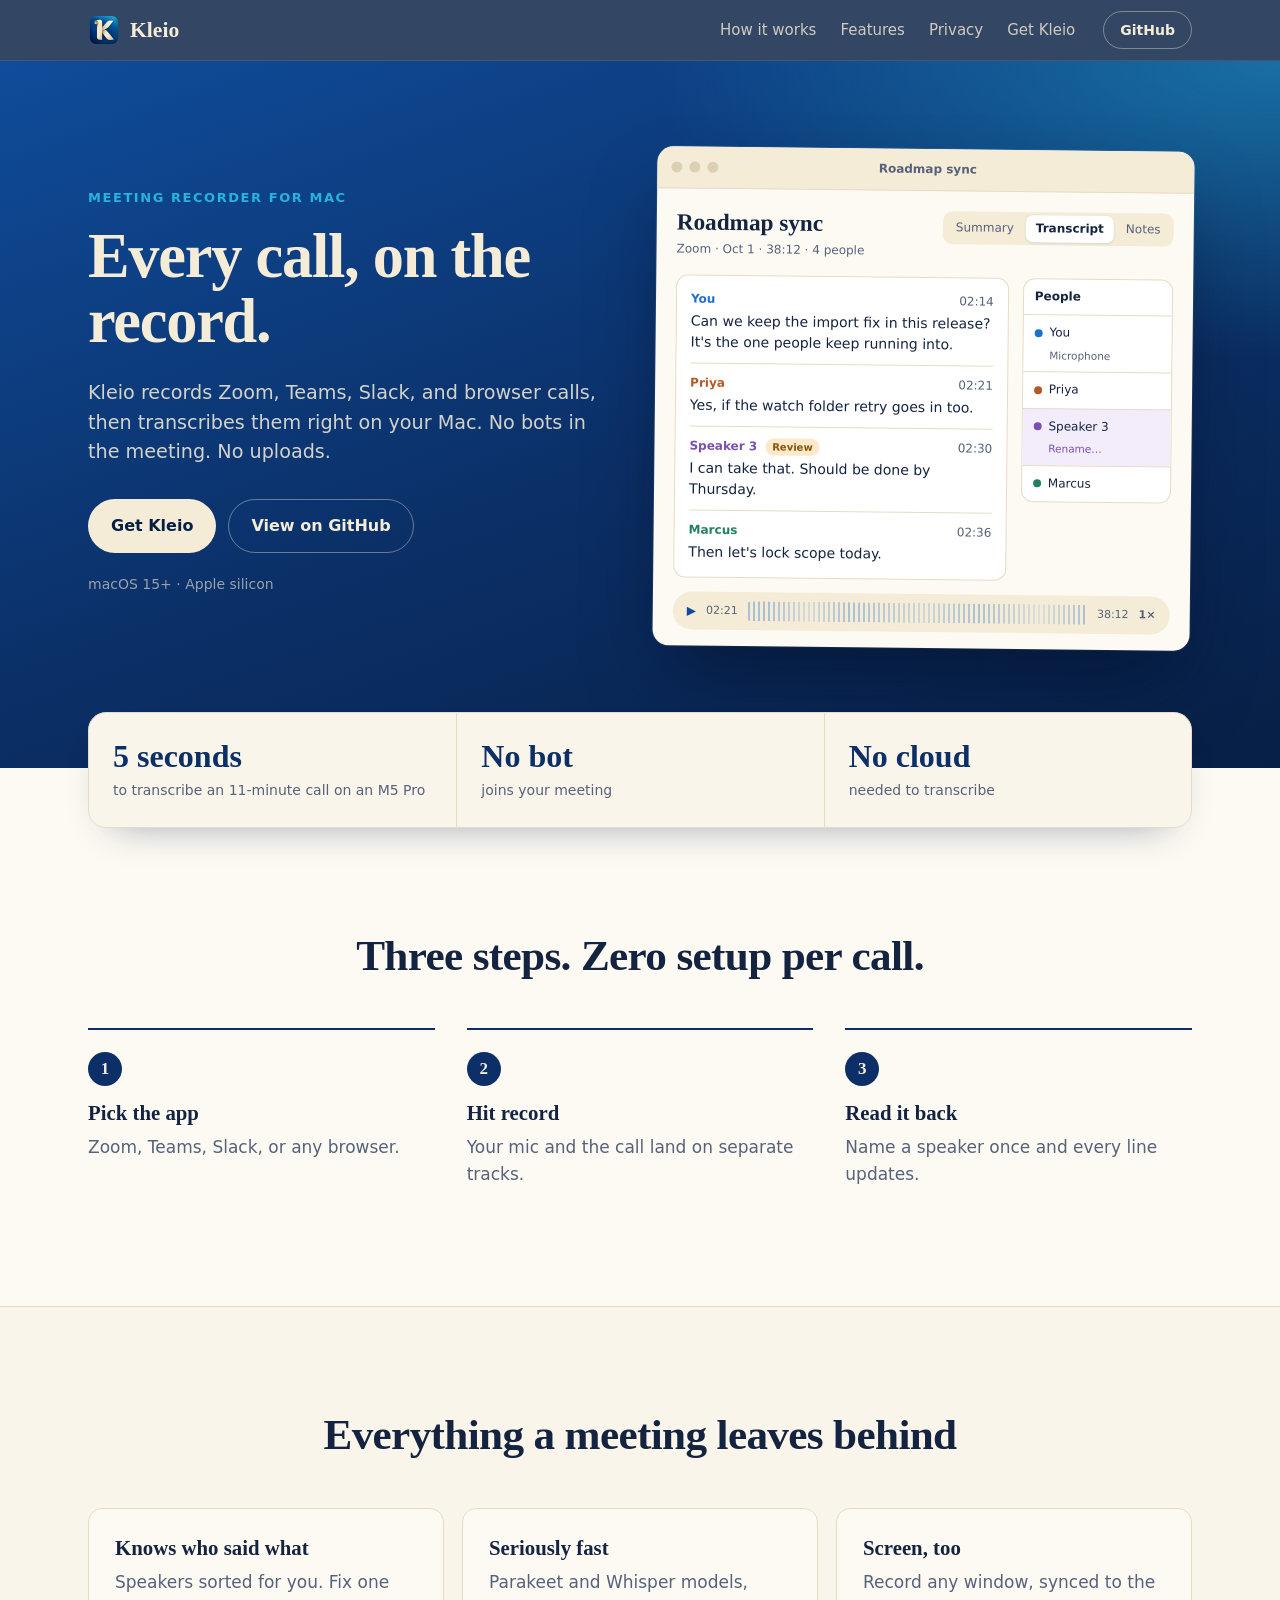
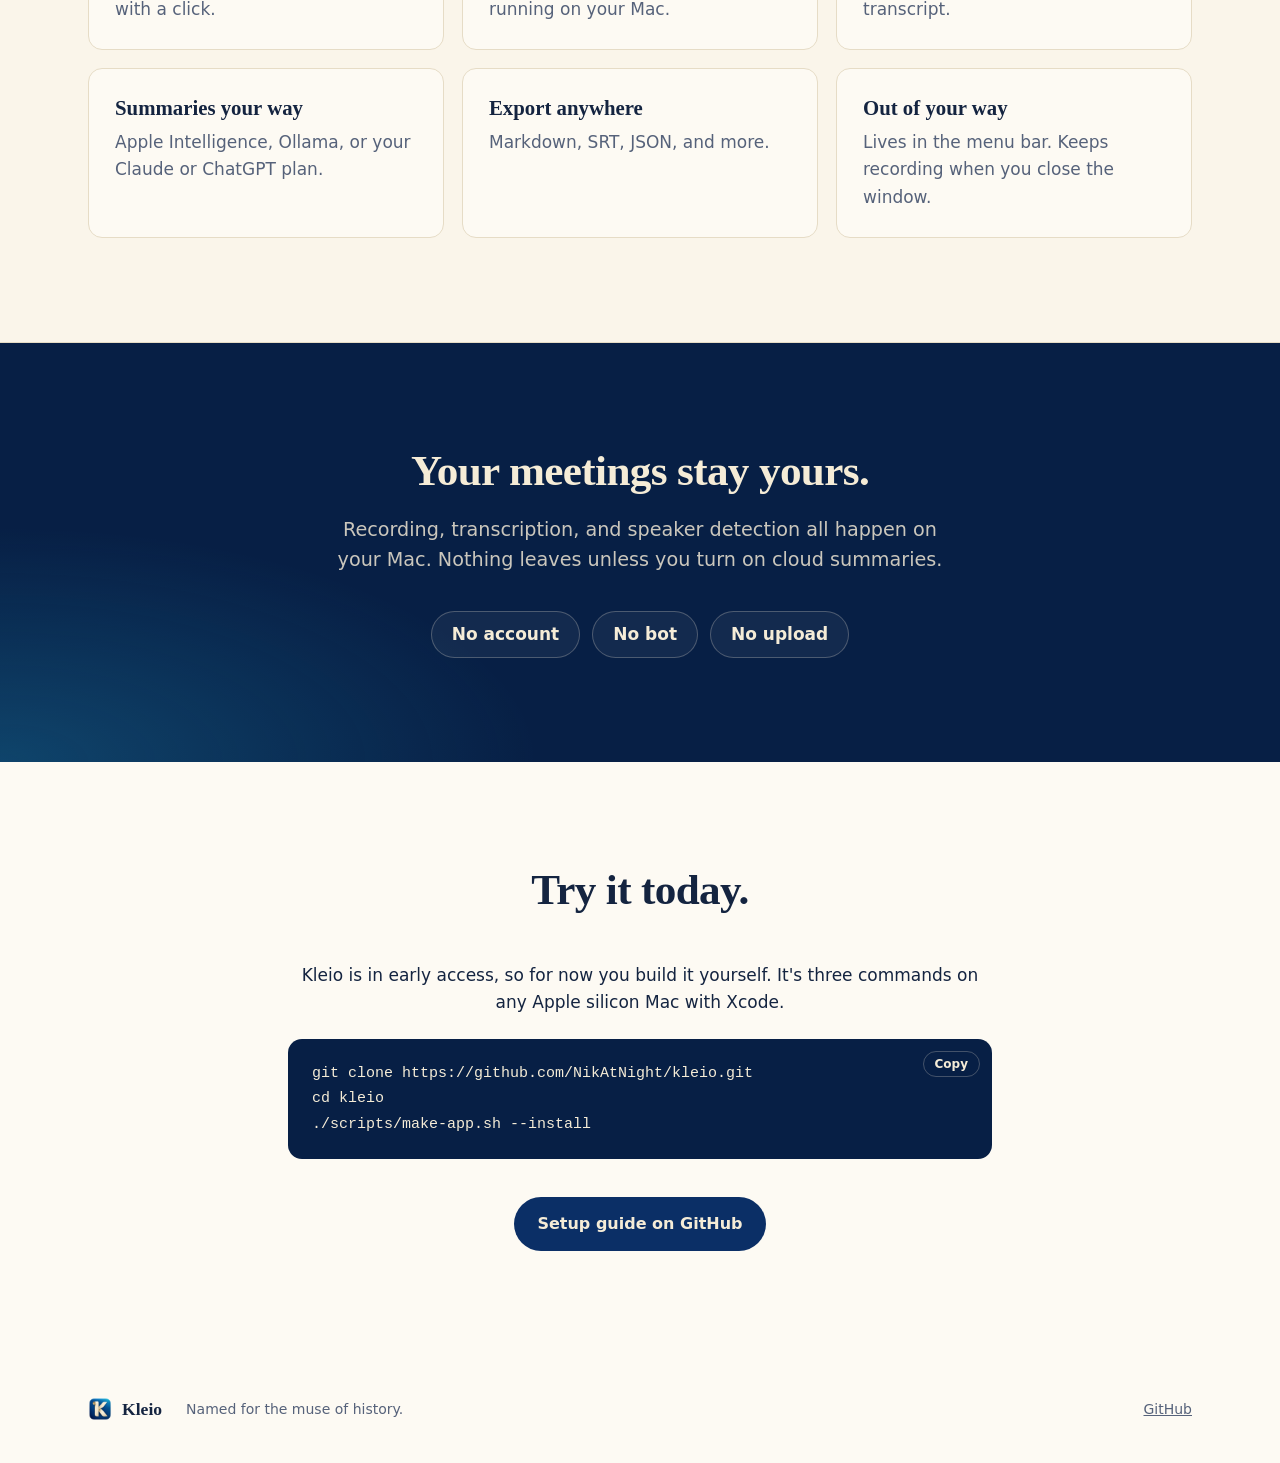
==== website/index.html @ d552fc5f "Add a landing page for Kleio and link it from the README Static site in website/, deployed to the kl" ====
<!doctype html>
<html lang="en">
<head>
<meta charset="utf-8">
<meta name="viewport" content="width=device-width, initial-scale=1">
<title>Kleio · Every call, on the record</title>
<meta name="description" content="Kleio records Zoom, Teams, Slack, and browser calls and transcribes them on your Mac. No bots, no uploads.">
<meta property="og:title" content="Kleio · Every call, on the record">
<meta property="og:description" content="Record any call and transcribe it on your Mac. No bots, no uploads.">
<meta property="og:image" content="assets/kleio-icon.png">
<meta name="theme-color" content="#0b2f66">
<link rel="icon" type="image/png" href="assets/favicon.png">
<link rel="stylesheet" href="styles.css">
</head>
<body>

<header class="site-header">
  <div class="wrap header-inner">
    <a class="brand" href="#top" aria-label="Kleio home">
      <img src="assets/kleio-icon.png" alt="" width="32" height="32">
      <span>Kleio</span>
    </a>
    <nav class="site-nav" aria-label="Sections">
      <a href="#how">How it works</a>
      <a href="#features">Features</a>
      <a href="#privacy">Privacy</a>
      <a href="#get">Get Kleio</a>
    </nav>
    <a class="button button-small button-ghost" href="https://github.com/NikAtNight/kleio">GitHub</a>
  </div>
</header>

<main id="top">

<section class="hero">
  <div class="wrap hero-inner">
    <div class="hero-copy">
      <p class="eyebrow">Meeting recorder for Mac</p>
      <h1>Every call, on the record.</h1>
      <p class="lead">Kleio records Zoom, Teams, Slack, and browser calls, then transcribes them right on your Mac. No bots in the meeting. No uploads.</p>
      <div class="hero-actions">
        <a class="button button-ivory" href="#get">Get Kleio</a>
        <a class="button button-ghost" href="https://github.com/NikAtNight/kleio">View on GitHub</a>
      </div>
      <p class="hero-note">macOS 15+ · Apple silicon</p>
    </div>

    <figure class="mock" aria-label="Illustration of a Kleio transcript with speaker labels">
      <div class="mock-bar">
        <span class="dot"></span><span class="dot"></span><span class="dot"></span>
        <span class="mock-bar-title">Roadmap sync</span>
      </div>
      <div class="mock-body">
        <div class="mock-head">
          <div>
            <p class="mock-title">Roadmap sync</p>
            <p class="mock-meta">Zoom · Oct 1 · 38:12 · 4 people</p>
          </div>
          <div class="mock-tabs" aria-hidden="true">
            <span>Summary</span><span class="is-on">Transcript</span><span>Notes</span>
          </div>
        </div>
        <div class="mock-grid">
          <ol class="turns">
            <li>
              <p class="turn-head"><b class="sp sp-you">You</b><time>02:14</time></p>
              <p>Can we keep the import fix in this release? It's the one people keep running into.</p>
            </li>
            <li>
              <p class="turn-head"><b class="sp sp-a">Priya</b><time>02:21</time></p>
              <p>Yes, if the watch folder retry goes in too.</p>
            </li>
            <li class="is-review">
              <p class="turn-head"><b class="sp sp-b">Speaker 3</b><span class="tag">Review</span><time>02:30</time></p>
              <p>I can take that. Should be done by Thursday.</p>
            </li>
            <li>
              <p class="turn-head"><b class="sp sp-c">Marcus</b><time>02:36</time></p>
              <p>Then let's lock scope today.</p>
            </li>
          </ol>
          <aside class="people" aria-hidden="true">
            <p class="people-head">People</p>
            <p><i class="sp-dot sp-you"></i>You<small>Microphone</small></p>
            <p><i class="sp-dot sp-a"></i>Priya</p>
            <p class="is-edit"><i class="sp-dot sp-b"></i>Speaker 3<small>Rename…</small></p>
            <p><i class="sp-dot sp-c"></i>Marcus</p>
          </aside>
        </div>
        <div class="player" aria-hidden="true">
          <span class="play">▶</span><time>02:21</time><span class="wave"></span><time>38:12</time><span class="speed">1×</span>
        </div>
      </div>
    </figure>
  </div>
</section>

<section class="facts" aria-label="Quick facts">
  <div class="wrap">
  <div class="facts-inner">
    <p><strong>5 seconds</strong><span>to transcribe an 11-minute call on an M5 Pro</span></p>
    <p><strong>No bot</strong><span>joins your meeting</span></p>
    <p><strong>No cloud</strong><span>needed to transcribe</span></p>
  </div>
  </div>
</section>

<section id="how" class="paper">
  <div class="wrap">
    <h2>Three steps. Zero setup per call.</h2>
    <ol class="steps">
      <li>
        <span class="step-n">1</span>
        <h3>Pick the app</h3>
        <p>Zoom, Teams, Slack, or any browser.</p>
      </li>
      <li>
        <span class="step-n">2</span>
        <h3>Hit record</h3>
        <p>Your mic and the call land on separate tracks.</p>
      </li>
      <li>
        <span class="step-n">3</span>
        <h3>Read it back</h3>
        <p>Name a speaker once and every line updates.</p>
      </li>
    </ol>
  </div>
</section>

<section id="features" class="paper paper-alt">
  <div class="wrap">
    <h2>Everything a meeting leaves behind</h2>
    <div class="features">
      <article>
        <h3>Knows who said what</h3>
        <p>Speakers sorted for you. Fix one with a click.</p>
      </article>
      <article>
        <h3>Seriously fast</h3>
        <p>Parakeet and Whisper models, running on your Mac.</p>
      </article>
      <article>
        <h3>Screen, too</h3>
        <p>Record any window, synced to the transcript.</p>
      </article>
      <article>
        <h3>Summaries your way</h3>
        <p>Apple Intelligence, Ollama, or your Claude or ChatGPT plan.</p>
      </article>
      <article>
        <h3>Export anywhere</h3>
        <p>Markdown, SRT, JSON, and more.</p>
      </article>
      <article>
        <h3>Out of your way</h3>
        <p>Lives in the menu bar. Keeps recording when you close the window.</p>
      </article>
    </div>
  </div>
</section>

<section id="privacy" class="privacy">
  <div class="wrap narrow">
    <h2>Your meetings stay yours.</h2>
    <p class="lead">Recording, transcription, and speaker detection all happen on your Mac. Nothing leaves unless you turn on cloud summaries.</p>
    <ul class="pills">
      <li>No account</li>
      <li>No bot</li>
      <li>No upload</li>
    </ul>
  </div>
</section>

<section id="get" class="paper">
  <div class="wrap narrow">
    <h2>Try it today.</h2>
    <p>Kleio is in early access, so for now you build it yourself. It's three commands on any Apple silicon Mac with Xcode.</p>
    <div class="code">
      <button class="copy" type="button" data-copy="code-build">Copy</button>
<pre id="code-build"><code>git clone https://github.com/NikAtNight/kleio.git
cd kleio
./scripts/make-app.sh --install</code></pre>
    </div>
    <a class="button button-ink" href="https://github.com/NikAtNight/kleio">Setup guide on GitHub</a>
  </div>
</section>

</main>

<footer class="site-footer">
  <div class="wrap footer-inner">
    <p class="brand brand-footer"><img src="assets/kleio-icon.png" alt="" width="24" height="24"><span>Kleio</span></p>
    <p>Named for the muse of history.</p>
    <p><a href="https://github.com/NikAtNight/kleio">GitHub</a></p>
  </div>
</footer>

<script>
document.querySelectorAll('[data-copy]').forEach(function (button) {
  button.addEventListener('click', function () {
    var text = document.getElementById(button.dataset.copy).innerText;
    navigator.clipboard.writeText(text).then(function () {
      button.textContent = 'Copied';
      setTimeout(function () { button.textContent = 'Copy'; }, 1500);
    });
  });
});
</script>
</body>
</html>
---- website/styles.css ----
/* Colors come from the app icon: Aegean blue tile, teal highlight, ivory scroll. */
:root {
  --aegean-950: #071f45;
  --aegean-900: #0b2f66;
  --aegean-700: #0f4c9a;
  --aegean-500: #1d6fd0;
  --teal: #26b3dd;
  --ivory: #f5ecd7;
  --ivory-soft: #faf5ea;
  --paper: #fdfaf3;
  --line: #e6dcc6;
  --ink: #142440;
  --ink-muted: #56627a;
  --speaker-you: #1d6fd0;
  --speaker-a: #b45a2a;
  --speaker-b: #7a4fb0;
  --speaker-c: #23805a;

  --serif: ui-serif, "Iowan Old Style", "Charter", "Palatino Linotype", Georgia, serif;
  --sans: -apple-system, BlinkMacSystemFont, "SF Pro Text", "Segoe UI", system-ui, sans-serif;
  --mono: ui-monospace, "SF Mono", Menlo, Consolas, monospace;

  --radius: 14px;
  --wrap: 1160px;
}

* { box-sizing: border-box; }
html { scroll-behavior: smooth; scroll-padding-top: 72px; }
body {
  margin: 0;
  font: 17px/1.6 var(--sans);
  color: var(--ink);
  background: var(--paper);
  -webkit-font-smoothing: antialiased;
}
img { display: block; }
a { color: inherit; }
code { font-family: var(--mono); font-size: .88em; }
h1, h2, h3 { font-family: var(--serif); font-weight: 600; margin: 0; }
h1 { font-size: clamp(2.4rem, 5vw, 3.9rem); line-height: 1.05; letter-spacing: -.02em; }
h2 { font-size: clamp(1.9rem, 3.6vw, 2.7rem); line-height: 1.12; letter-spacing: -.015em; margin-bottom: 28px; }
h3 { font-size: 1.3rem; line-height: 1.25; margin-bottom: 8px; }
p { margin: 0 0 14px; }

.wrap { max-width: var(--wrap); margin: 0 auto; padding: 0 28px; }
.narrow { max-width: 760px; }
#get .narrow { text-align: center; }
#get .code { text-align: left; }

.eyebrow {
  font-size: 13px;
  font-weight: 600;
  letter-spacing: .12em;
  text-transform: uppercase;
  color: var(--teal);
  margin-bottom: 14px;
}
.lead { font-size: 1.2rem; line-height: 1.55; max-width: 620px; }

:focus-visible { outline: 3px solid var(--teal); outline-offset: 3px; border-radius: 6px; }

/* Buttons */
.button {
  display: inline-flex;
  align-items: center;
  gap: 8px;
  padding: 13px 22px;
  border-radius: 999px;
  font-weight: 600;
  font-size: 16px;
  text-decoration: none;
  border: 1px solid transparent;
  transition: transform .15s ease, background-color .15s ease;
}
.button:hover { transform: translateY(-1px); }
.button-small { padding: 7px 16px; font-size: 14px; }
.button-ivory { background: var(--ivory); color: var(--aegean-950); }
.button-ivory:hover { background: #fff6e2; }
.button-ghost { border-color: rgba(245, 236, 215, .4); color: var(--ivory); }
.button-ghost:hover { background: rgba(245, 236, 215, .1); }
.button-ink { background: var(--aegean-900); color: var(--ivory); margin-top: 12px; }
.button-ink:hover { background: var(--aegean-700); }

/* Header */
.site-header {
  position: sticky;
  top: 0;
  z-index: 10;
  background: rgba(7, 31, 69, .82);
  backdrop-filter: saturate(160%) blur(16px);
  -webkit-backdrop-filter: saturate(160%) blur(16px);
  border-bottom: 1px solid rgba(245, 236, 215, .1);
  color: var(--ivory);
}
.header-inner { display: flex; align-items: center; gap: 28px; height: 60px; }
.brand {
  display: flex;
  align-items: center;
  gap: 10px;
  font-family: var(--serif);
  font-size: 1.35rem;
  font-weight: 600;
  text-decoration: none;
  margin: 0;
}
.site-nav { display: flex; gap: 24px; margin-left: auto; font-size: 15px; }
.site-nav a { text-decoration: none; opacity: .8; }
.site-nav a:hover { opacity: 1; }

/* Hero */
.hero {
  color: var(--ivory);
  background:
    radial-gradient(ellipse 70% 60% at 100% 0%, rgba(38, 179, 221, .45), transparent 70%),
    linear-gradient(160deg, var(--aegean-700) 0%, var(--aegean-900) 55%, var(--aegean-950) 100%);
  padding: 88px 0 120px;
}
.hero-inner {
  display: grid;
  grid-template-columns: minmax(0, 1fr) minmax(0, 1.05fr);
  gap: 56px;
  align-items: center;
}
.hero h1 { margin-bottom: 24px; }
.hero .lead { color: rgba(245, 236, 215, .86); }
.hero-actions { display: flex; flex-wrap: wrap; gap: 12px; margin: 32px 0 20px; }
.hero-note { font-size: 14px; color: rgba(245, 236, 215, .6); }

/* Product illustration */
.mock {
  margin: 0;
  background: var(--paper);
  color: var(--ink);
  border-radius: 16px;
  overflow: hidden;
  box-shadow: 0 40px 80px -20px rgba(3, 14, 35, .6), 0 0 0 1px rgba(255, 255, 255, .08);
  transform: rotate(.6deg);
  font-size: 14px;
}
.mock-bar {
  display: flex;
  align-items: center;
  gap: 7px;
  padding: 11px 14px;
  background: var(--ivory);
  border-bottom: 1px solid var(--line);
}
.dot { width: 11px; height: 11px; border-radius: 50%; background: #dccfb2; }
.mock-bar-title { margin: 0 auto; font-size: 12px; font-weight: 600; color: var(--ink-muted); padding-right: 50px; }
.mock-body { padding: 20px 20px 16px; }
.mock-head { display: flex; justify-content: space-between; align-items: flex-start; gap: 12px; margin-bottom: 16px; flex-wrap: wrap; }
.mock-title { font-family: var(--serif); font-size: 1.45rem; font-weight: 600; margin: 0; line-height: 1.2; }
.mock-meta { font-size: 12px; color: var(--ink-muted); margin: 3px 0 0; }
.mock-tabs { display: flex; gap: 2px; padding: 3px; border-radius: 10px; background: var(--ivory); font-size: 12px; }
.mock-tabs span { padding: 4px 10px; border-radius: 7px; color: var(--ink-muted); }
.mock-tabs .is-on { background: #fff; color: var(--ink); font-weight: 600; box-shadow: 0 1px 3px rgba(20, 36, 64, .12); }
.mock-grid { display: grid; grid-template-columns: minmax(0, 1fr) 150px; gap: 14px; }
.turns { list-style: none; margin: 0; padding: 4px 14px; background: #fff; border: 1px solid var(--line); border-radius: 12px; }
.turns li { padding: 10px 0; border-bottom: 1px solid var(--line); }
.turns li:last-child { border-bottom: 0; }
.turns p { margin: 0; line-height: 1.5; }
.turn-head { display: flex; align-items: center; gap: 8px; margin-bottom: 3px !important; font-size: 12px; }
.turn-head time { margin-left: auto; color: var(--ink-muted); font-variant-numeric: tabular-nums; }
.tag { font-size: 10px; font-weight: 600; padding: 1px 7px; border-radius: 99px; background: #fbe9c9; color: #85540a; }
.sp { font-weight: 650; }
.sp-you { color: var(--speaker-you); }
.sp-a { color: var(--speaker-a); }
.sp-b { color: var(--speaker-b); }
.sp-c { color: var(--speaker-c); }
.people { background: #fff; border: 1px solid var(--line); border-radius: 12px; font-size: 12px; overflow: hidden; align-self: start; }
.people p { display: flex; align-items: center; gap: 7px; flex-wrap: wrap; margin: 0; padding: 8px 11px; border-top: 1px solid var(--line); }
.people .people-head { border-top: 0; font-weight: 650; }
.people small { flex-basis: 100%; padding-left: 15px; color: var(--ink-muted); font-size: 10.5px; margin-top: -3px; }
.people .is-edit { background: #f3edfb; }
.people .is-edit small { color: var(--speaker-b); }
.sp-dot { width: 8px; height: 8px; border-radius: 50%; display: inline-block; }
.sp-dot.sp-you { background: var(--speaker-you); }
.sp-dot.sp-a { background: var(--speaker-a); }
.sp-dot.sp-b { background: var(--speaker-b); }
.sp-dot.sp-c { background: var(--speaker-c); }
.player {
  display: flex;
  align-items: center;
  gap: 10px;
  margin-top: 14px;
  padding: 9px 14px;
  border-radius: 99px;
  background: var(--ivory);
  font-size: 11px;
  color: var(--ink-muted);
  font-variant-numeric: tabular-nums;
}
.play { color: var(--aegean-700); font-size: 12px; }
.wave {
  flex: 1;
  height: 20px;
  background: repeating-linear-gradient(90deg, var(--aegean-500) 0 2px, transparent 2px 5px);
  opacity: .35;
  -webkit-mask-image: linear-gradient(90deg, #000 0 6%, rgba(0,0,0,.4) 18%, #000 30%, rgba(0,0,0,.5) 52%, #000 68%, rgba(0,0,0,.3) 86%, #000);
  mask-image: linear-gradient(90deg, #000 0 6%, rgba(0,0,0,.4) 18%, #000 30%, rgba(0,0,0,.5) 52%, #000 68%, rgba(0,0,0,.3) 86%, #000);
  border-radius: 3px;
}
.speed { font-weight: 600; }

/* Fact strip overlaps the hero like a sheet of paper laid on the desk. */
.facts { margin-top: -56px; position: relative; }
.facts-inner {
  display: grid;
  grid-template-columns: repeat(3, minmax(0, 1fr));
  background: var(--ivory-soft);
  border: 1px solid var(--line);
  border-radius: 18px;
  box-shadow: 0 18px 40px -24px rgba(7, 31, 69, .45);
}
.facts p { margin: 0; padding: 26px 24px; border-left: 1px solid var(--line); }
.facts p:first-child { border-left: 0; }
.facts strong { display: block; font-family: var(--serif); font-size: 2rem; line-height: 1.1; color: var(--aegean-900); margin-bottom: 6px; }
.facts span { display: block; font-size: 14px; line-height: 1.45; color: var(--ink-muted); }

/* Paper sections */
.paper { padding: 104px 0; }
.paper h2, .privacy h2 { text-align: center; margin-bottom: 48px; }
.paper-alt { background: var(--ivory-soft); border-top: 1px solid var(--line); border-bottom: 1px solid var(--line); }

.steps { list-style: none; padding: 0; margin: 0; display: grid; grid-template-columns: repeat(3, minmax(0, 1fr)); gap: 32px; counter-reset: step; }
.steps li { position: relative; padding-top: 22px; border-top: 2px solid var(--aegean-900); }
.steps p { color: var(--ink-muted); }
.step-n {
  display: inline-grid;
  place-items: center;
  width: 34px;
  height: 34px;
  border-radius: 50%;
  background: var(--aegean-900);
  color: var(--ivory);
  font-family: var(--serif);
  font-weight: 600;
  margin-bottom: 14px;
}

.features { display: grid; grid-template-columns: repeat(3, minmax(0, 1fr)); gap: 18px; }
.features article {
  background: var(--paper);
  border: 1px solid var(--line);
  border-radius: var(--radius);
  padding: 26px 26px 12px;
}
.features p { color: var(--ink-muted); }

/* Privacy */
.privacy {
  color: var(--ivory);
  background:
    radial-gradient(ellipse 60% 80% at 0% 100%, rgba(38, 179, 221, .25), transparent 70%),
    var(--aegean-950);
  padding: 104px 0;
}
.privacy { text-align: center; }
.privacy h2 { margin-bottom: 20px; }
.privacy .lead { color: rgba(245, 236, 215, .82); margin: 0 auto 36px; }
.pills { list-style: none; display: flex; justify-content: center; flex-wrap: wrap; gap: 12px; margin: 0; padding: 0; }
.pills li {
  padding: 9px 20px;
  border-radius: 999px;
  border: 1px solid rgba(245, 236, 215, .25);
  background: rgba(255, 255, 255, .05);
  font-weight: 600;
}

/* Build */
.code { position: relative; margin: 22px 0 26px; }
.code pre {
  margin: 0;
  padding: 22px 24px;
  border-radius: var(--radius);
  background: var(--aegean-950);
  color: var(--ivory);
  overflow-x: auto;
  font-size: 15px;
  line-height: 1.7;
}
.code code { font-size: inherit; }
.copy {
  position: absolute;
  top: 12px;
  right: 12px;
  font: 600 12px var(--sans);
  padding: 5px 11px;
  border-radius: 99px;
  border: 1px solid rgba(245, 236, 215, .25);
  background: transparent;
  color: var(--ivory);
  cursor: pointer;
}
.copy:hover { background: rgba(245, 236, 215, .1); }

/* Footer */
.site-footer { padding: 40px 0; font-size: 14px; color: var(--ink-muted); }
.footer-inner { display: flex; align-items: center; gap: 24px; flex-wrap: wrap; }
.footer-inner p { margin: 0; }
.footer-inner p:last-child { margin-left: auto; }
.brand-footer { color: var(--ink); font-size: 1.1rem; }

/* Responsive */
@media (max-width: 960px) {
  .hero { padding: 64px 0 112px; }
  .hero-inner { grid-template-columns: 1fr; gap: 48px; }
  .mock { transform: none; }
  .features { grid-template-columns: repeat(2, minmax(0, 1fr)); }
}
@media (max-width: 700px) {
  body { font-size: 16px; }
  .wrap { padding: 0 20px; }
  .site-nav { display: none; }
  .header-inner { justify-content: space-between; }
  .paper, .privacy { padding: 72px 0; }
  .features, .steps { grid-template-columns: 1fr; }
  .mock-grid { grid-template-columns: 1fr; }
  .people { display: none; }
  .facts-inner { grid-template-columns: 1fr; }
  .facts p { border-left: 0; border-top: 1px solid var(--line); }
  .facts p:first-child { border-top: 0; }
  .footer-inner p:last-child { margin-left: 0; }
}
@media (prefers-reduced-motion: reduce) {
  html { scroll-behavior: auto; }
  .button { transition: none; }
  .button:hover { transform: none; }
}
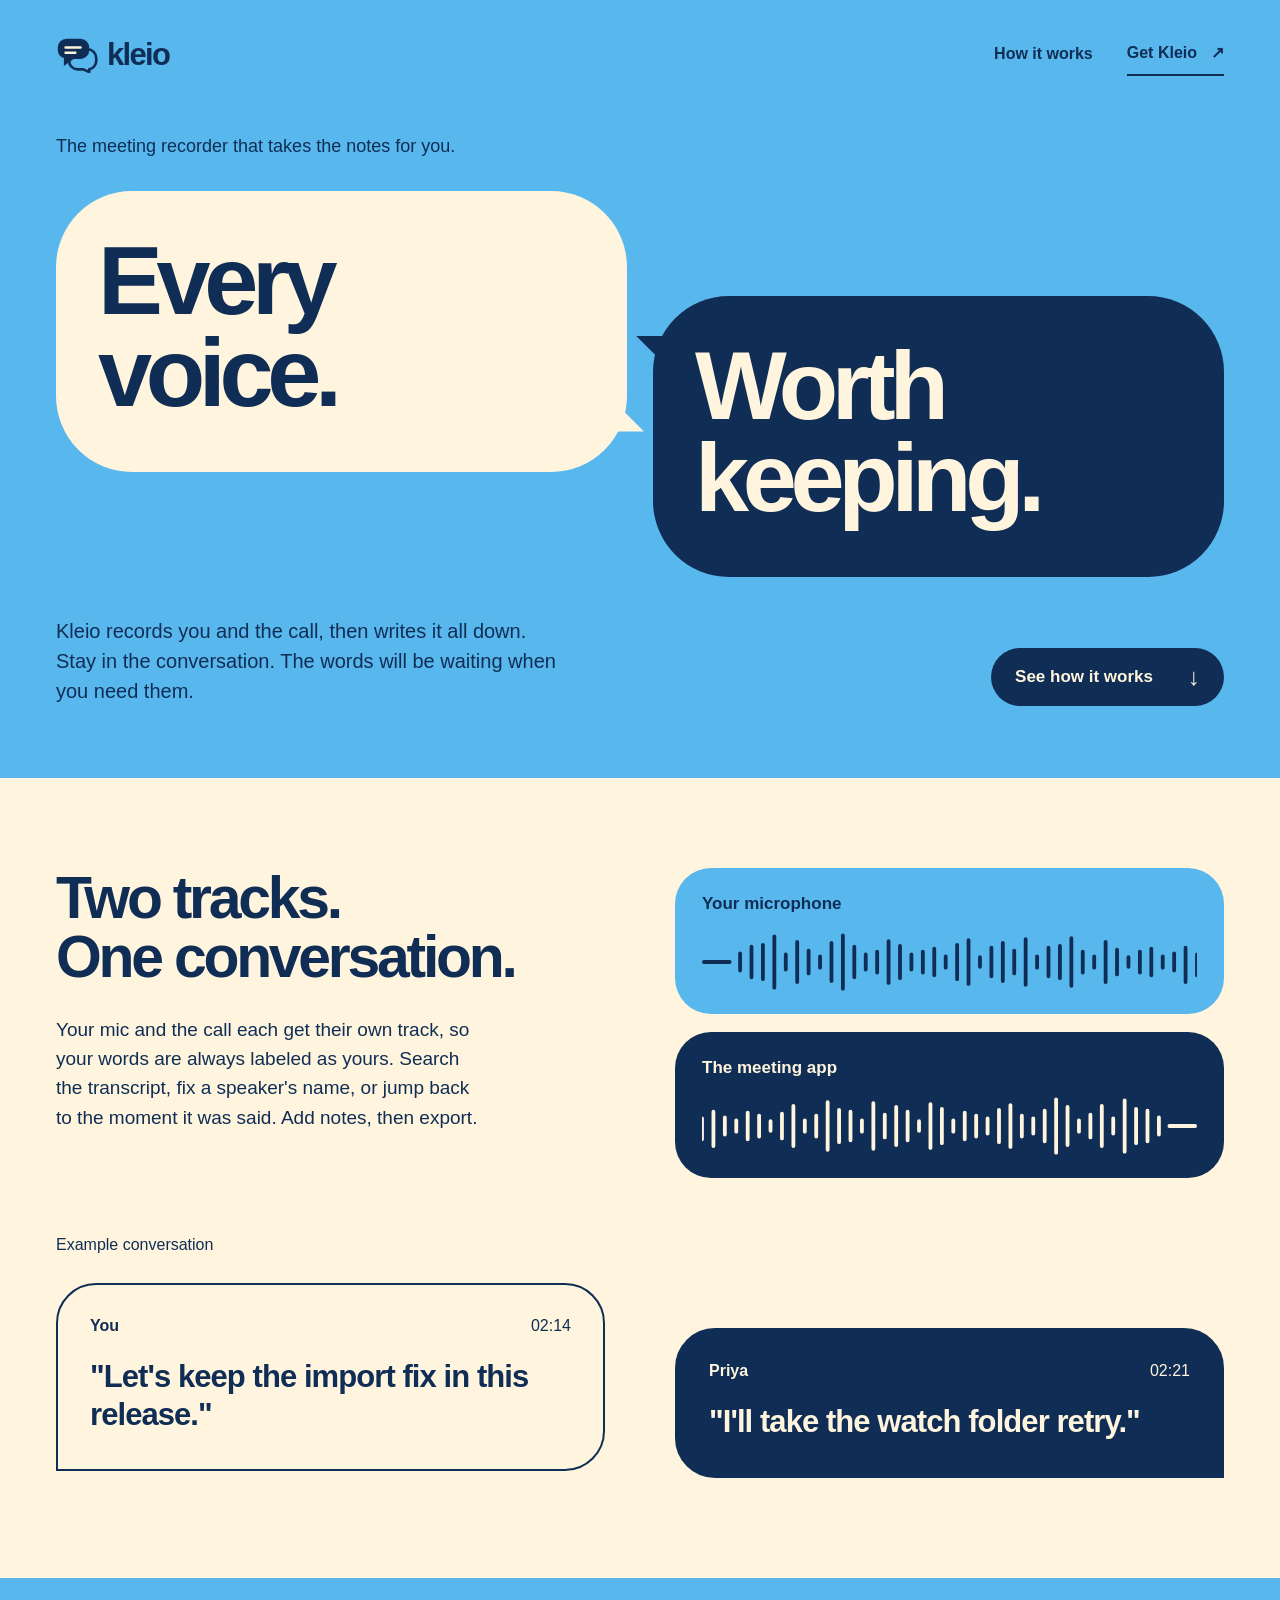
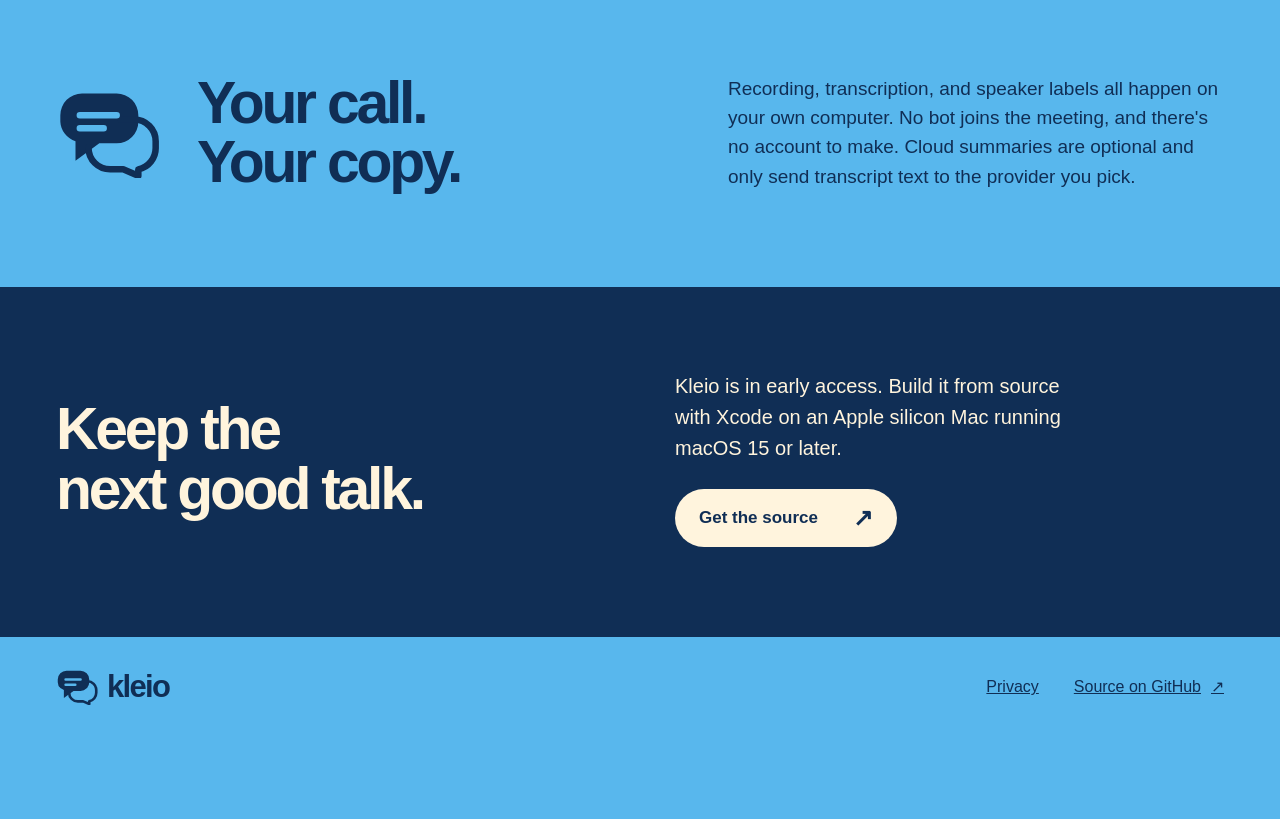
==== commit 509edca6: "Redesign the website around two speech bubbles Replace the landing page with the sky-blue "Every voi" ====
--- a/website/index.html
+++ b/website/index.html
@@ -3,209 +3,88 @@
 <head>
 <meta charset="utf-8">
 <meta name="viewport" content="width=device-width, initial-scale=1">
-<title>Kleio · Every call, on the record</title>
-<meta name="description" content="Kleio records Zoom, Teams, Slack, and browser calls and transcribes them on your Mac. No bots, no uploads.">
-<meta property="og:title" content="Kleio · Every call, on the record">
-<meta property="og:description" content="Record any call and transcribe it on your Mac. No bots, no uploads.">
+<title>Kleio · Every voice. Worth keeping.</title>
+<meta name="description" content="Kleio records you and the call, then writes it all down. Search the transcript, fix a speaker's name, or jump back to the moment it was said. No bots, no account.">
+<meta property="og:title" content="Kleio · Every voice. Worth keeping.">
+<meta property="og:description" content="The meeting recorder that takes the notes for you. No bots, no account.">
 <meta property="og:image" content="assets/kleio-icon.png">
-<meta name="theme-color" content="#0b2f66">
+<meta name="theme-color" content="#58b7ed">
 <link rel="icon" type="image/png" href="assets/favicon.png">
 <link rel="stylesheet" href="styles.css">
 </head>
 <body>
+<a class="skip-link" href="#top">Skip to content</a>
 
-<header class="site-header">
-  <div class="wrap header-inner">
-    <a class="brand" href="#top" aria-label="Kleio home">
-      <img src="assets/kleio-icon.png" alt="" width="32" height="32">
-      <span>Kleio</span>
-    </a>
-    <nav class="site-nav" aria-label="Sections">
-      <a href="#how">How it works</a>
-      <a href="#features">Features</a>
-      <a href="#privacy">Privacy</a>
-      <a href="#get">Get Kleio</a>
-    </nav>
-    <a class="button button-small button-ghost" href="https://github.com/NikAtNight/kleio">GitHub</a>
-  </div>
+<header class="header width">
+  <a class="brand" href="#top" aria-label="Kleio home">
+    <svg class="mark" viewBox="0 0 48 42" width="42" height="37" aria-hidden="true"><path d="M12 3h16a10 10 0 0 1 10 10v3a10 10 0 0 1-10 10h-8L9 34v-9A10 10 0 0 1 2 16v-3A10 10 0 0 1 12 3Z" fill="currentColor"/><path d="M30 15h6a10 10 0 0 1 10 10v3a10 10 0 0 1-8 10v3l-7-3h-6a10 10 0 0 1-10-10" fill="none" stroke="currentColor" stroke-width="3" stroke-linecap="round" stroke-linejoin="round"/><path d="M11 13h17M11 19h11" fill="none" stroke="var(--paper)" stroke-width="3" stroke-linecap="round"/></svg>
+    <span>kleio</span>
+  </a>
+  <nav aria-label="Main navigation">
+    <a href="#how">How it works</a>
+    <a href="#get">Get Kleio <span aria-hidden="true">↗</span></a>
+  </nav>
 </header>
 
 <main id="top">
 
-<section class="hero">
-  <div class="wrap hero-inner">
-    <div class="hero-copy">
-      <p class="eyebrow">Meeting recorder for Mac</p>
-      <h1>Every call, on the record.</h1>
-      <p class="lead">Kleio records Zoom, Teams, Slack, and browser calls, then transcribes them right on your Mac. No bots in the meeting. No uploads.</p>
-      <div class="hero-actions">
-        <a class="button button-ivory" href="#get">Get Kleio</a>
-        <a class="button button-ghost" href="https://github.com/NikAtNight/kleio">View on GitHub</a>
-      </div>
-      <p class="hero-note">macOS 15+ · Apple silicon</p>
-    </div>
-
-    <figure class="mock" aria-label="Illustration of a Kleio transcript with speaker labels">
-      <div class="mock-bar">
-        <span class="dot"></span><span class="dot"></span><span class="dot"></span>
-        <span class="mock-bar-title">Roadmap sync</span>
-      </div>
-      <div class="mock-body">
-        <div class="mock-head">
-          <div>
-            <p class="mock-title">Roadmap sync</p>
-            <p class="mock-meta">Zoom · Oct 1 · 38:12 · 4 people</p>
-          </div>
-          <div class="mock-tabs" aria-hidden="true">
-            <span>Summary</span><span class="is-on">Transcript</span><span>Notes</span>
-          </div>
-        </div>
-        <div class="mock-grid">
-          <ol class="turns">
-            <li>
-              <p class="turn-head"><b class="sp sp-you">You</b><time>02:14</time></p>
-              <p>Can we keep the import fix in this release? It's the one people keep running into.</p>
-            </li>
-            <li>
-              <p class="turn-head"><b class="sp sp-a">Priya</b><time>02:21</time></p>
-              <p>Yes, if the watch folder retry goes in too.</p>
-            </li>
-            <li class="is-review">
-              <p class="turn-head"><b class="sp sp-b">Speaker 3</b><span class="tag">Review</span><time>02:30</time></p>
-              <p>I can take that. Should be done by Thursday.</p>
-            </li>
-            <li>
-              <p class="turn-head"><b class="sp sp-c">Marcus</b><time>02:36</time></p>
-              <p>Then let's lock scope today.</p>
-            </li>
-          </ol>
-          <aside class="people" aria-hidden="true">
-            <p class="people-head">People</p>
-            <p><i class="sp-dot sp-you"></i>You<small>Microphone</small></p>
-            <p><i class="sp-dot sp-a"></i>Priya</p>
-            <p class="is-edit"><i class="sp-dot sp-b"></i>Speaker 3<small>Rename…</small></p>
-            <p><i class="sp-dot sp-c"></i>Marcus</p>
-          </aside>
-        </div>
-        <div class="player" aria-hidden="true">
-          <span class="play">▶</span><time>02:21</time><span class="wave"></span><time>38:12</time><span class="speed">1×</span>
-        </div>
-      </div>
-    </figure>
+<section class="hero width" aria-labelledby="title">
+  <p class="intro">The meeting recorder that takes the notes for you.</p>
+  <h1 class="title" id="title"><span class="said">Every<br>voice.</span><span class="kept">Worth<br>keeping.</span></h1>
+  <div class="hero-bottom">
+    <p>Kleio records you and the call, then writes it all down. Stay in the conversation. The words will be waiting when you need them.</p>
+    <a class="button" href="#how">See how it works <span aria-hidden="true">↓</span></a>
   </div>
 </section>
 
-<section class="facts" aria-label="Quick facts">
-  <div class="wrap">
-  <div class="facts-inner">
-    <p><strong>5 seconds</strong><span>to transcribe an 11-minute call on an M5 Pro</span></p>
-    <p><strong>No bot</strong><span>joins your meeting</span></p>
-    <p><strong>No cloud</strong><span>needed to transcribe</span></p>
-  </div>
-  </div>
-</section>
-
-<section id="how" class="paper">
-  <div class="wrap">
-    <h2>Three steps. Zero setup per call.</h2>
-    <ol class="steps">
-      <li>
-        <span class="step-n">1</span>
-        <h3>Pick the app</h3>
-        <p>Zoom, Teams, Slack, or any browser.</p>
-      </li>
-      <li>
-        <span class="step-n">2</span>
-        <h3>Hit record</h3>
-        <p>Your mic and the call land on separate tracks.</p>
-      </li>
-      <li>
-        <span class="step-n">3</span>
-        <h3>Read it back</h3>
-        <p>Name a speaker once and every line updates.</p>
-      </li>
-    </ol>
-  </div>
-</section>
-
-<section id="features" class="paper paper-alt">
-  <div class="wrap">
-    <h2>Everything a meeting leaves behind</h2>
-    <div class="features">
-      <article>
-        <h3>Knows who said what</h3>
-        <p>Speakers sorted for you. Fix one with a click.</p>
-      </article>
-      <article>
-        <h3>Seriously fast</h3>
-        <p>Parakeet and Whisper models, running on your Mac.</p>
-      </article>
-      <article>
-        <h3>Screen, too</h3>
-        <p>Record any window, synced to the transcript.</p>
-      </article>
-      <article>
-        <h3>Summaries your way</h3>
-        <p>Apple Intelligence, Ollama, or your Claude or ChatGPT plan.</p>
-      </article>
-      <article>
-        <h3>Export anywhere</h3>
-        <p>Markdown, SRT, JSON, and more.</p>
-      </article>
-      <article>
-        <h3>Out of your way</h3>
-        <p>Lives in the menu bar. Keeps recording when you close the window.</p>
-      </article>
+<section class="record" id="how">
+  <div class="record-inner width">
+    <div class="record-heading">
+      <h2>Two tracks.<br>One conversation.</h2>
+      <p>Your mic and the call each get their own track, so your words are always labeled as yours. Search the transcript, fix a speaker's name, or jump back to the moment it was said. Add notes, then export.</p>
+    </div>
+    <figure class="tracks" aria-label="Separate tracks for your microphone and the meeting app">
+      <div class="track your-track"><span>Your microphone</span><svg class="wave" viewBox="0 0 520 58" fill="none" aria-hidden="true"><use href="#wave"/></svg></div>
+      <div class="track their-track"><span>The meeting app</span><svg class="wave" viewBox="0 0 520 58" fill="none" aria-hidden="true"><use href="#wave"/></svg></div>
+    </figure>
+    <div class="example">
+      <p class="example-label">Example conversation</p>
+      <blockquote class="quote first-quote"><cite>You <time>02:14</time></cite><p>"Let's keep the import fix in this release."</p></blockquote>
+      <blockquote class="quote second-quote"><cite>Priya <time>02:21</time></cite><p>"I'll take the watch folder retry."</p></blockquote>
     </div>
   </div>
 </section>
 
-<section id="privacy" class="privacy">
-  <div class="wrap narrow">
-    <h2>Your meetings stay yours.</h2>
-    <p class="lead">Recording, transcription, and speaker detection all happen on your Mac. Nothing leaves unless you turn on cloud summaries.</p>
-    <ul class="pills">
-      <li>No account</li>
-      <li>No bot</li>
-      <li>No upload</li>
-    </ul>
-  </div>
+<section class="private width" id="privacy">
+  <svg class="private-mark" viewBox="0 0 48 42" width="104" height="91" aria-hidden="true"><path d="M12 3h16a10 10 0 0 1 10 10v3a10 10 0 0 1-10 10h-8L9 34v-9A10 10 0 0 1 2 16v-3A10 10 0 0 1 12 3Z" fill="currentColor"/><path d="M30 15h6a10 10 0 0 1 10 10v3a10 10 0 0 1-8 10v3l-7-3h-6a10 10 0 0 1-10-10" fill="none" stroke="currentColor" stroke-width="3" stroke-linecap="round" stroke-linejoin="round"/><path d="M11 13h17M11 19h11" fill="none" stroke="var(--sky)" stroke-width="3" stroke-linecap="round"/></svg>
+  <h2>Your call.<br>Your copy.</h2>
+  <p>Recording, transcription, and speaker labels all happen on your own computer. No bot joins the meeting, and there's no account to make. Cloud summaries are optional and only send transcript text to the provider you pick.</p>
 </section>
 
-<section id="get" class="paper">
-  <div class="wrap narrow">
-    <h2>Try it today.</h2>
-    <p>Kleio is in early access, so for now you build it yourself. It's three commands on any Apple silicon Mac with Xcode.</p>
-    <div class="code">
-      <button class="copy" type="button" data-copy="code-build">Copy</button>
-<pre id="code-build"><code>git clone https://github.com/NikAtNight/kleio.git
-cd kleio
-./scripts/make-app.sh --install</code></pre>
+<section class="get" id="get">
+  <div class="get-inner width">
+    <h2>Keep the<br>next good talk.</h2>
+    <div>
+      <p>Kleio is in early access. Build it from source with Xcode on an Apple silicon Mac running macOS 15 or later.</p>
+      <a class="button build-button" href="https://github.com/dev-talix/kleio#build-and-verify">Get the source <span aria-hidden="true">↗</span></a>
     </div>
-    <a class="button button-ink" href="https://github.com/NikAtNight/kleio">Setup guide on GitHub</a>
   </div>
 </section>
 
 </main>
 
-<footer class="site-footer">
-  <div class="wrap footer-inner">
-    <p class="brand brand-footer"><img src="assets/kleio-icon.png" alt="" width="24" height="24"><span>Kleio</span></p>
-    <p>Named for the muse of history.</p>
-    <p><a href="https://github.com/NikAtNight/kleio">GitHub</a></p>
-  </div>
+<footer class="footer width">
+  <a class="brand" href="#top" aria-label="Kleio home">
+    <svg class="mark" viewBox="0 0 48 42" width="42" height="37" aria-hidden="true"><path d="M12 3h16a10 10 0 0 1 10 10v3a10 10 0 0 1-10 10h-8L9 34v-9A10 10 0 0 1 2 16v-3A10 10 0 0 1 12 3Z" fill="currentColor"/><path d="M30 15h6a10 10 0 0 1 10 10v3a10 10 0 0 1-8 10v3l-7-3h-6a10 10 0 0 1-10-10" fill="none" stroke="currentColor" stroke-width="3" stroke-linecap="round" stroke-linejoin="round"/><path d="M11 13h17M11 19h11" fill="none" stroke="var(--sky)" stroke-width="3" stroke-linecap="round"/></svg>
+    <span>kleio</span>
+  </a>
+  <a href="#privacy">Privacy</a>
+  <a href="https://github.com/dev-talix/kleio">Source on GitHub <span aria-hidden="true">↗</span></a>
 </footer>
 
-<script>
-document.querySelectorAll('[data-copy]').forEach(function (button) {
-  button.addEventListener('click', function () {
-    var text = document.getElementById(button.dataset.copy).innerText;
-    navigator.clipboard.writeText(text).then(function () {
-      button.textContent = 'Copied';
-      setTimeout(function () { button.textContent = 'Copy'; }, 1500);
-    });
-  });
-});
-</script>
+<!-- Shared waveform drawn once and reused by both tracks. -->
+<svg width="0" height="0" aria-hidden="true" style="position:absolute">
+  <path id="wave" d="M2 [base64]" stroke="currentColor" stroke-width="4" stroke-linecap="round"/>
+</svg>
 </body>
 </html>
--- a/website/styles.css
+++ b/website/styles.css
@@ -1,329 +1,119 @@
-/* Colors come from the app icon: Aegean blue tile, teal highlight, ivory scroll. */
-:root {
-  --aegean-950: #071f45;
-  --aegean-900: #0b2f66;
-  --aegean-700: #0f4c9a;
-  --aegean-500: #1d6fd0;
-  --teal: #26b3dd;
-  --ivory: #f5ecd7;
-  --ivory-soft: #faf5ea;
-  --paper: #fdfaf3;
-  --line: #e6dcc6;
-  --ink: #142440;
-  --ink-muted: #56627a;
-  --speaker-you: #1d6fd0;
-  --speaker-a: #b45a2a;
-  --speaker-b: #7a4fb0;
-  --speaker-c: #23805a;
-
-  --serif: ui-serif, "Iowan Old Style", "Charter", "Palatino Linotype", Georgia, serif;
-  --sans: -apple-system, BlinkMacSystemFont, "SF Pro Text", "Segoe UI", system-ui, sans-serif;
-  --mono: ui-monospace, "SF Mono", Menlo, Consolas, monospace;
-
-  --radius: 14px;
-  --wrap: 1160px;
+/* Kleio site. Two voices meet across a sky-blue field. */
+* { box-sizing: border-box; }
+html { scroll-padding-top: 28px; }
+@media (prefers-reduced-motion: no-preference) { html { scroll-behavior: smooth; } }
+body { margin: 0; font: 16px/1.6 -apple-system, BlinkMacSystemFont, 'Segoe UI', sans-serif; -webkit-font-smoothing: antialiased; }
+a { color: inherit; }
+h1, h2, p, figure, blockquote { margin: 0; }
+p { max-width: 65ch; }
+.skip-link { position: absolute; left: 16px; top: -60px; z-index: 10; padding: 10px 16px; border-radius: 24px; background: var(--blue); color: var(--paper); font-weight: 700; }
+.skip-link:focus { top: 16px; }
+:root { --sky: #58b7ed; --blue: #102e55; --paper: #fff4dd; }
+body { color: var(--blue); background: var(--sky); overflow-x: clip; }
+.width { width: min(1280px, calc(100% - 112px)); margin-inline: auto; }
+.header { display: flex; align-items: center; justify-content: space-between; min-height: 108px; gap: 24px; }
+.brand { display: inline-flex; align-items: center; gap: 9px; min-height: 44px; text-decoration: none; font-size: 31px; line-height: 1; letter-spacing: -.055em; font-weight: 850; }
+.brand svg { flex: 0 0 auto; }
+.header nav { display: flex; gap: 34px; align-items: center; }
+.header nav a { min-height: 44px; display: inline-flex; align-items: center; gap: 14px; font-size: 16px; text-decoration: none; font-weight: 600; }
+.header nav a:last-child { border-bottom: 2px solid currentColor; }
+a:focus-visible { outline: 3px solid var(--blue); outline-offset: 6px; }
+a:hover { text-decoration: underline; text-underline-offset: 5px; }
+.hero { padding: 24px 0 72px; }
+.intro { font-size: 18px; margin-bottom: 30px; }
+.title { display: grid; grid-template-columns: 1fr 1fr; align-items: start; gap: 26px; font-size: clamp(70px, 7.6vw, 110px); line-height: .95; letter-spacing: -.065em; font-weight: 900; }
+.title > span { display: block; position: relative; isolation: isolate; min-width: 0; padding: 44px 42px 52px; border-radius: 76px; }
+.said { background: var(--paper); z-index: 1; }
+.said::after { content: ''; position: absolute; z-index: -1; width: 80px; height: 80px; background: var(--paper); right: -17px; bottom: 40px; clip-path: polygon(0 0, 100% 100%, 0 100%); }
+.kept { margin-top: 105px; color: var(--paper); background: var(--blue); }
+.kept::before { content: ''; position: absolute; z-index: -1; width: 80px; height: 80px; background: var(--blue); left: -17px; top: 40px; clip-path: polygon(100% 0, 100% 100%, 0 0); }
+.hero-bottom { display: flex; align-items: flex-end; justify-content: space-between; gap: 40px; margin-top: 39px; }
+.hero-bottom p { font-size: 20px; line-height: 1.5; max-width: 46ch; }
+.button { display: inline-flex; align-items: center; justify-content: space-between; min-height: 58px; padding: 15px 24px; gap: 35px; border-radius: 40px; font-size: 17px; font-weight: 700; line-height: 1.25; text-decoration: none; background: var(--blue); color: var(--paper); flex-shrink: 0; }
+.button span { font-size: 24px; line-height: 1; }
+.button:focus-visible { outline-color: var(--blue); }
+h2 { font-size: clamp(40px, 4.6vw, 66px); line-height: 1.01; letter-spacing: -.055em; font-weight: 850; }
+.record { background: var(--paper); padding: 90px 0 100px; }
+.record-inner { display: grid; grid-template-columns: 1fr 1fr; column-gap: 70px; row-gap: 54px; align-items: start; }
+.record-heading p { font-size: 19px; line-height: 1.55; margin-top: 28px; max-width: 40ch; }
+.tracks { min-width: 0; margin: 0; }
+.track { padding: 22px 27px; border-radius: 36px; }
+.track span { display: block; font-size: 17px; font-weight: 650; margin-bottom: 15px; }
+.track svg { width: 100%; display: block; height: 60px; }
+.your-track { background: var(--sky); }
+.their-track { background: var(--blue); color: var(--paper); margin-top: 18px; }
+.their-track svg { transform: scaleX(-1); }
+.example { grid-column: 1 / -1; display: grid; grid-template-columns: 1fr 1fr; align-items: start; column-gap: 70px; }
+.example-label { grid-column: 1 / -1; font-size: 16px; margin-bottom: 25px; }
+.quote { margin: 0; padding: 28px 32px 35px; border: 2px solid var(--blue); border-radius: 40px 40px 40px 0; }
+.quote cite { display: flex; justify-content: space-between; font-size: 16px; font-style: normal; font-weight: 650; }
+.quote time { font-weight: 400; }
+.quote p { font-size: 31px; font-weight: 750; line-height: 1.22; letter-spacing: -.03em; margin-top: 20px; }
+.second-quote { margin-top: 45px; border-radius: 40px 40px 0 40px; background: var(--blue); color: var(--paper); }
+.private { padding-block: 95px; display: grid; grid-template-columns: 106px 1fr 1fr; gap: 35px; align-items: center; }
+.private-mark { width: 104px; height: auto; }
+.private p { font-size: 19px; line-height: 1.55; }
+.get { background: var(--blue); color: var(--paper); padding-block: 84px 90px; }
+.get-inner { display: grid; grid-template-columns: 1fr 1fr; gap: 70px; align-items: center; }
+.get p { font-size: 20px; line-height: 1.55; max-width: 35ch; }
+.build-button { background: var(--paper); color: var(--blue); margin-top: 25px; }
+.build-button:focus-visible { outline-color: var(--paper); }
+.footer { display: flex; gap: 35px; align-items: center; padding-block: 28px 110px; }
+.footer > a:not(.brand) { display: inline-flex; gap: 10px; min-height: 44px; align-items: center; font-size: 16px; }
+.footer > a:nth-child(2) { margin-left: auto; }
+@media (max-width: 1000px) {
+  .width { width: calc(100% - 64px); }
+  .title { font-size: clamp(60px, 8.4vw, 82px); gap: 22px; }
+  .title > span { padding: 37px 27px 43px; border-radius: 55px; }
+  .kept { margin-top: 80px; }
+  .hero-bottom { align-items: flex-start; gap: 30px; }
+  .hero-bottom p { font-size: 18px; }
+  .button { font-size: 16px; padding-inline: 20px; gap: 20px; }
+  .record-inner { gap: 42px 36px; }
+  .record-heading p { font-size: 18px; }
+  .example { column-gap: 36px; }
+  .quote { padding: 24px; }
+  .quote p { font-size: 27px; }
+  .private { grid-template-columns: 1fr 1fr; gap: 28px; }
+  .private-mark { display: none; }
+  .get-inner { gap: 36px; }
 }
-
-* { box-sizing: border-box; }
-html { scroll-behavior: smooth; scroll-padding-top: 72px; }
-body {
-  margin: 0;
-  font: 17px/1.6 var(--sans);
-  color: var(--ink);
-  background: var(--paper);
-  -webkit-font-smoothing: antialiased;
+@media (max-width: 600px) {
+  .width { width: calc(100% - 40px); }
+  .header { min-height: 88px; gap: 12px; }
+  .brand { font-size: 27px; gap: 7px; }
+  .brand svg { width: 34px; height: 32px; }
+  .header nav { gap: 17px; }
+  .header nav a { font-size: 14px; gap: 5px; }
+  .hero { padding: 20px 0 45px; }
+  .intro { font-size: 16px; margin-bottom: 25px; }
+  .title { display: flex; flex-direction: column; gap: 19px; font-size: 59px; }
+  .title > span { width: 88%; padding: 26px 27px 31px; border-radius: 42px; }
+  .said::after { width: 44px; height: 44px; right: -12px; bottom: 25px; }
+  .kept { margin-top: 0; align-self: flex-end; }
+  .kept::before { width: 44px; height: 44px; left: -12px; top: 25px; }
+  .hero-bottom { display: flex; flex-direction: column; gap: 24px; margin-top: 30px; }
+  .hero-bottom p { font-size: 17px; }
+  .button { min-height: 55px; padding: 15px 22px; gap: 28px; }
+  h2 { font-size: 42px; }
+  .record { padding: 53px 0 62px; }
+  .record-inner { grid-template-columns: 1fr; gap: 34px; }
+  .record-heading p { font-size: 17px; margin-top: 22px; }
+  .track { padding: 20px 24px; border-radius: 29px; }
+  .track span { font-size: 16px; margin-bottom: 10px; }
+  .track svg { height: 44px; }
+  .example { display: block; margin-top: 6px; }
+  .example-label { font-size: 15px; margin-bottom: 22px; }
+  .quote { width: 92%; padding: 23px 24px 28px; border-radius: 32px 32px 32px 0; }
+  .quote p { font-size: 26px; margin-top: 18px; }
+  .quote cite { font-size: 15px; }
+  .second-quote { margin-left: auto; margin-top: 22px; border-radius: 32px 32px 0 32px; }
+  .private { grid-template-columns: 1fr; gap: 23px; padding-block: 56px; }
+  .private p { font-size: 17px; }
+  .get { padding-block: 54px 60px; }
+  .get-inner { grid-template-columns: 1fr; gap: 24px; }
+  .get p { font-size: 17px; }
+  .footer { gap: 22px; flex-wrap: wrap; padding-block: 25px 110px; }
+  .footer > a:not(.brand) { font-size: 14px; }
+  .footer > a:nth-child(2) { margin-left: 0; }
 }
-img { display: block; }
-a { color: inherit; }
-code { font-family: var(--mono); font-size: .88em; }
-h1, h2, h3 { font-family: var(--serif); font-weight: 600; margin: 0; }
-h1 { font-size: clamp(2.4rem, 5vw, 3.9rem); line-height: 1.05; letter-spacing: -.02em; }
-h2 { font-size: clamp(1.9rem, 3.6vw, 2.7rem); line-height: 1.12; letter-spacing: -.015em; margin-bottom: 28px; }
-h3 { font-size: 1.3rem; line-height: 1.25; margin-bottom: 8px; }
-p { margin: 0 0 14px; }
-
-.wrap { max-width: var(--wrap); margin: 0 auto; padding: 0 28px; }
-.narrow { max-width: 760px; }
-#get .narrow { text-align: center; }
-#get .code { text-align: left; }
-
-.eyebrow {
-  font-size: 13px;
-  font-weight: 600;
-  letter-spacing: .12em;
-  text-transform: uppercase;
-  color: var(--teal);
-  margin-bottom: 14px;
-}
-.lead { font-size: 1.2rem; line-height: 1.55; max-width: 620px; }
-
-:focus-visible { outline: 3px solid var(--teal); outline-offset: 3px; border-radius: 6px; }
-
-/* Buttons */
-.button {
-  display: inline-flex;
-  align-items: center;
-  gap: 8px;
-  padding: 13px 22px;
-  border-radius: 999px;
-  font-weight: 600;
-  font-size: 16px;
-  text-decoration: none;
-  border: 1px solid transparent;
-  transition: transform .15s ease, background-color .15s ease;
-}
-.button:hover { transform: translateY(-1px); }
-.button-small { padding: 7px 16px; font-size: 14px; }
-.button-ivory { background: var(--ivory); color: var(--aegean-950); }
-.button-ivory:hover { background: #fff6e2; }
-.button-ghost { border-color: rgba(245, 236, 215, .4); color: var(--ivory); }
-.button-ghost:hover { background: rgba(245, 236, 215, .1); }
-.button-ink { background: var(--aegean-900); color: var(--ivory); margin-top: 12px; }
-.button-ink:hover { background: var(--aegean-700); }
-
-/* Header */
-.site-header {
-  position: sticky;
-  top: 0;
-  z-index: 10;
-  background: rgba(7, 31, 69, .82);
-  backdrop-filter: saturate(160%) blur(16px);
-  -webkit-backdrop-filter: saturate(160%) blur(16px);
-  border-bottom: 1px solid rgba(245, 236, 215, .1);
-  color: var(--ivory);
-}
-.header-inner { display: flex; align-items: center; gap: 28px; height: 60px; }
-.brand {
-  display: flex;
-  align-items: center;
-  gap: 10px;
-  font-family: var(--serif);
-  font-size: 1.35rem;
-  font-weight: 600;
-  text-decoration: none;
-  margin: 0;
-}
-.site-nav { display: flex; gap: 24px; margin-left: auto; font-size: 15px; }
-.site-nav a { text-decoration: none; opacity: .8; }
-.site-nav a:hover { opacity: 1; }
-
-/* Hero */
-.hero {
-  color: var(--ivory);
-  background:
-    radial-gradient(ellipse 70% 60% at 100% 0%, rgba(38, 179, 221, .45), transparent 70%),
-    linear-gradient(160deg, var(--aegean-700) 0%, var(--aegean-900) 55%, var(--aegean-950) 100%);
-  padding: 88px 0 120px;
-}
-.hero-inner {
-  display: grid;
-  grid-template-columns: minmax(0, 1fr) minmax(0, 1.05fr);
-  gap: 56px;
-  align-items: center;
-}
-.hero h1 { margin-bottom: 24px; }
-.hero .lead { color: rgba(245, 236, 215, .86); }
-.hero-actions { display: flex; flex-wrap: wrap; gap: 12px; margin: 32px 0 20px; }
-.hero-note { font-size: 14px; color: rgba(245, 236, 215, .6); }
-
-/* Product illustration */
-.mock {
-  margin: 0;
-  background: var(--paper);
-  color: var(--ink);
-  border-radius: 16px;
-  overflow: hidden;
-  box-shadow: 0 40px 80px -20px rgba(3, 14, 35, .6), 0 0 0 1px rgba(255, 255, 255, .08);
-  transform: rotate(.6deg);
-  font-size: 14px;
-}
-.mock-bar {
-  display: flex;
-  align-items: center;
-  gap: 7px;
-  padding: 11px 14px;
-  background: var(--ivory);
-  border-bottom: 1px solid var(--line);
-}
-.dot { width: 11px; height: 11px; border-radius: 50%; background: #dccfb2; }
-.mock-bar-title { margin: 0 auto; font-size: 12px; font-weight: 600; color: var(--ink-muted); padding-right: 50px; }
-.mock-body { padding: 20px 20px 16px; }
-.mock-head { display: flex; justify-content: space-between; align-items: flex-start; gap: 12px; margin-bottom: 16px; flex-wrap: wrap; }
-.mock-title { font-family: var(--serif); font-size: 1.45rem; font-weight: 600; margin: 0; line-height: 1.2; }
-.mock-meta { font-size: 12px; color: var(--ink-muted); margin: 3px 0 0; }
-.mock-tabs { display: flex; gap: 2px; padding: 3px; border-radius: 10px; background: var(--ivory); font-size: 12px; }
-.mock-tabs span { padding: 4px 10px; border-radius: 7px; color: var(--ink-muted); }
-.mock-tabs .is-on { background: #fff; color: var(--ink); font-weight: 600; box-shadow: 0 1px 3px rgba(20, 36, 64, .12); }
-.mock-grid { display: grid; grid-template-columns: minmax(0, 1fr) 150px; gap: 14px; }
-.turns { list-style: none; margin: 0; padding: 4px 14px; background: #fff; border: 1px solid var(--line); border-radius: 12px; }
-.turns li { padding: 10px 0; border-bottom: 1px solid var(--line); }
-.turns li:last-child { border-bottom: 0; }
-.turns p { margin: 0; line-height: 1.5; }
-.turn-head { display: flex; align-items: center; gap: 8px; margin-bottom: 3px !important; font-size: 12px; }
-.turn-head time { margin-left: auto; color: var(--ink-muted); font-variant-numeric: tabular-nums; }
-.tag { font-size: 10px; font-weight: 600; padding: 1px 7px; border-radius: 99px; background: #fbe9c9; color: #85540a; }
-.sp { font-weight: 650; }
-.sp-you { color: var(--speaker-you); }
-.sp-a { color: var(--speaker-a); }
-.sp-b { color: var(--speaker-b); }
-.sp-c { color: var(--speaker-c); }
-.people { background: #fff; border: 1px solid var(--line); border-radius: 12px; font-size: 12px; overflow: hidden; align-self: start; }
-.people p { display: flex; align-items: center; gap: 7px; flex-wrap: wrap; margin: 0; padding: 8px 11px; border-top: 1px solid var(--line); }
-.people .people-head { border-top: 0; font-weight: 650; }
-.people small { flex-basis: 100%; padding-left: 15px; color: var(--ink-muted); font-size: 10.5px; margin-top: -3px; }
-.people .is-edit { background: #f3edfb; }
-.people .is-edit small { color: var(--speaker-b); }
-.sp-dot { width: 8px; height: 8px; border-radius: 50%; display: inline-block; }
-.sp-dot.sp-you { background: var(--speaker-you); }
-.sp-dot.sp-a { background: var(--speaker-a); }
-.sp-dot.sp-b { background: var(--speaker-b); }
-.sp-dot.sp-c { background: var(--speaker-c); }
-.player {
-  display: flex;
-  align-items: center;
-  gap: 10px;
-  margin-top: 14px;
-  padding: 9px 14px;
-  border-radius: 99px;
-  background: var(--ivory);
-  font-size: 11px;
-  color: var(--ink-muted);
-  font-variant-numeric: tabular-nums;
-}
-.play { color: var(--aegean-700); font-size: 12px; }
-.wave {
-  flex: 1;
-  height: 20px;
-  background: repeating-linear-gradient(90deg, var(--aegean-500) 0 2px, transparent 2px 5px);
-  opacity: .35;
-  -webkit-mask-image: linear-gradient(90deg, #000 0 6%, rgba(0,0,0,.4) 18%, #000 30%, rgba(0,0,0,.5) 52%, #000 68%, rgba(0,0,0,.3) 86%, #000);
-  mask-image: linear-gradient(90deg, #000 0 6%, rgba(0,0,0,.4) 18%, #000 30%, rgba(0,0,0,.5) 52%, #000 68%, rgba(0,0,0,.3) 86%, #000);
-  border-radius: 3px;
-}
-.speed { font-weight: 600; }
-
-/* Fact strip overlaps the hero like a sheet of paper laid on the desk. */
-.facts { margin-top: -56px; position: relative; }
-.facts-inner {
-  display: grid;
-  grid-template-columns: repeat(3, minmax(0, 1fr));
-  background: var(--ivory-soft);
-  border: 1px solid var(--line);
-  border-radius: 18px;
-  box-shadow: 0 18px 40px -24px rgba(7, 31, 69, .45);
-}
-.facts p { margin: 0; padding: 26px 24px; border-left: 1px solid var(--line); }
-.facts p:first-child { border-left: 0; }
-.facts strong { display: block; font-family: var(--serif); font-size: 2rem; line-height: 1.1; color: var(--aegean-900); margin-bottom: 6px; }
-.facts span { display: block; font-size: 14px; line-height: 1.45; color: var(--ink-muted); }
-
-/* Paper sections */
-.paper { padding: 104px 0; }
-.paper h2, .privacy h2 { text-align: center; margin-bottom: 48px; }
-.paper-alt { background: var(--ivory-soft); border-top: 1px solid var(--line); border-bottom: 1px solid var(--line); }
-
-.steps { list-style: none; padding: 0; margin: 0; display: grid; grid-template-columns: repeat(3, minmax(0, 1fr)); gap: 32px; counter-reset: step; }
-.steps li { position: relative; padding-top: 22px; border-top: 2px solid var(--aegean-900); }
-.steps p { color: var(--ink-muted); }
-.step-n {
-  display: inline-grid;
-  place-items: center;
-  width: 34px;
-  height: 34px;
-  border-radius: 50%;
-  background: var(--aegean-900);
-  color: var(--ivory);
-  font-family: var(--serif);
-  font-weight: 600;
-  margin-bottom: 14px;
-}
-
-.features { display: grid; grid-template-columns: repeat(3, minmax(0, 1fr)); gap: 18px; }
-.features article {
-  background: var(--paper);
-  border: 1px solid var(--line);
-  border-radius: var(--radius);
-  padding: 26px 26px 12px;
-}
-.features p { color: var(--ink-muted); }
-
-/* Privacy */
-.privacy {
-  color: var(--ivory);
-  background:
-    radial-gradient(ellipse 60% 80% at 0% 100%, rgba(38, 179, 221, .25), transparent 70%),
-    var(--aegean-950);
-  padding: 104px 0;
-}
-.privacy { text-align: center; }
-.privacy h2 { margin-bottom: 20px; }
-.privacy .lead { color: rgba(245, 236, 215, .82); margin: 0 auto 36px; }
-.pills { list-style: none; display: flex; justify-content: center; flex-wrap: wrap; gap: 12px; margin: 0; padding: 0; }
-.pills li {
-  padding: 9px 20px;
-  border-radius: 999px;
-  border: 1px solid rgba(245, 236, 215, .25);
-  background: rgba(255, 255, 255, .05);
-  font-weight: 600;
-}
-
-/* Build */
-.code { position: relative; margin: 22px 0 26px; }
-.code pre {
-  margin: 0;
-  padding: 22px 24px;
-  border-radius: var(--radius);
-  background: var(--aegean-950);
-  color: var(--ivory);
-  overflow-x: auto;
-  font-size: 15px;
-  line-height: 1.7;
-}
-.code code { font-size: inherit; }
-.copy {
-  position: absolute;
-  top: 12px;
-  right: 12px;
-  font: 600 12px var(--sans);
-  padding: 5px 11px;
-  border-radius: 99px;
-  border: 1px solid rgba(245, 236, 215, .25);
-  background: transparent;
-  color: var(--ivory);
-  cursor: pointer;
-}
-.copy:hover { background: rgba(245, 236, 215, .1); }
-
-/* Footer */
-.site-footer { padding: 40px 0; font-size: 14px; color: var(--ink-muted); }
-.footer-inner { display: flex; align-items: center; gap: 24px; flex-wrap: wrap; }
-.footer-inner p { margin: 0; }
-.footer-inner p:last-child { margin-left: auto; }
-.brand-footer { color: var(--ink); font-size: 1.1rem; }
-
-/* Responsive */
-@media (max-width: 960px) {
-  .hero { padding: 64px 0 112px; }
-  .hero-inner { grid-template-columns: 1fr; gap: 48px; }
-  .mock { transform: none; }
-  .features { grid-template-columns: repeat(2, minmax(0, 1fr)); }
-}
-@media (max-width: 700px) {
-  body { font-size: 16px; }
-  .wrap { padding: 0 20px; }
-  .site-nav { display: none; }
-  .header-inner { justify-content: space-between; }
-  .paper, .privacy { padding: 72px 0; }
-  .features, .steps { grid-template-columns: 1fr; }
-  .mock-grid { grid-template-columns: 1fr; }
-  .people { display: none; }
-  .facts-inner { grid-template-columns: 1fr; }
-  .facts p { border-left: 0; border-top: 1px solid var(--line); }
-  .facts p:first-child { border-top: 0; }
-  .footer-inner p:last-child { margin-left: 0; }
-}
-@media (prefers-reduced-motion: reduce) {
-  html { scroll-behavior: auto; }
-  .button { transition: none; }
-  .button:hover { transform: none; }
-}
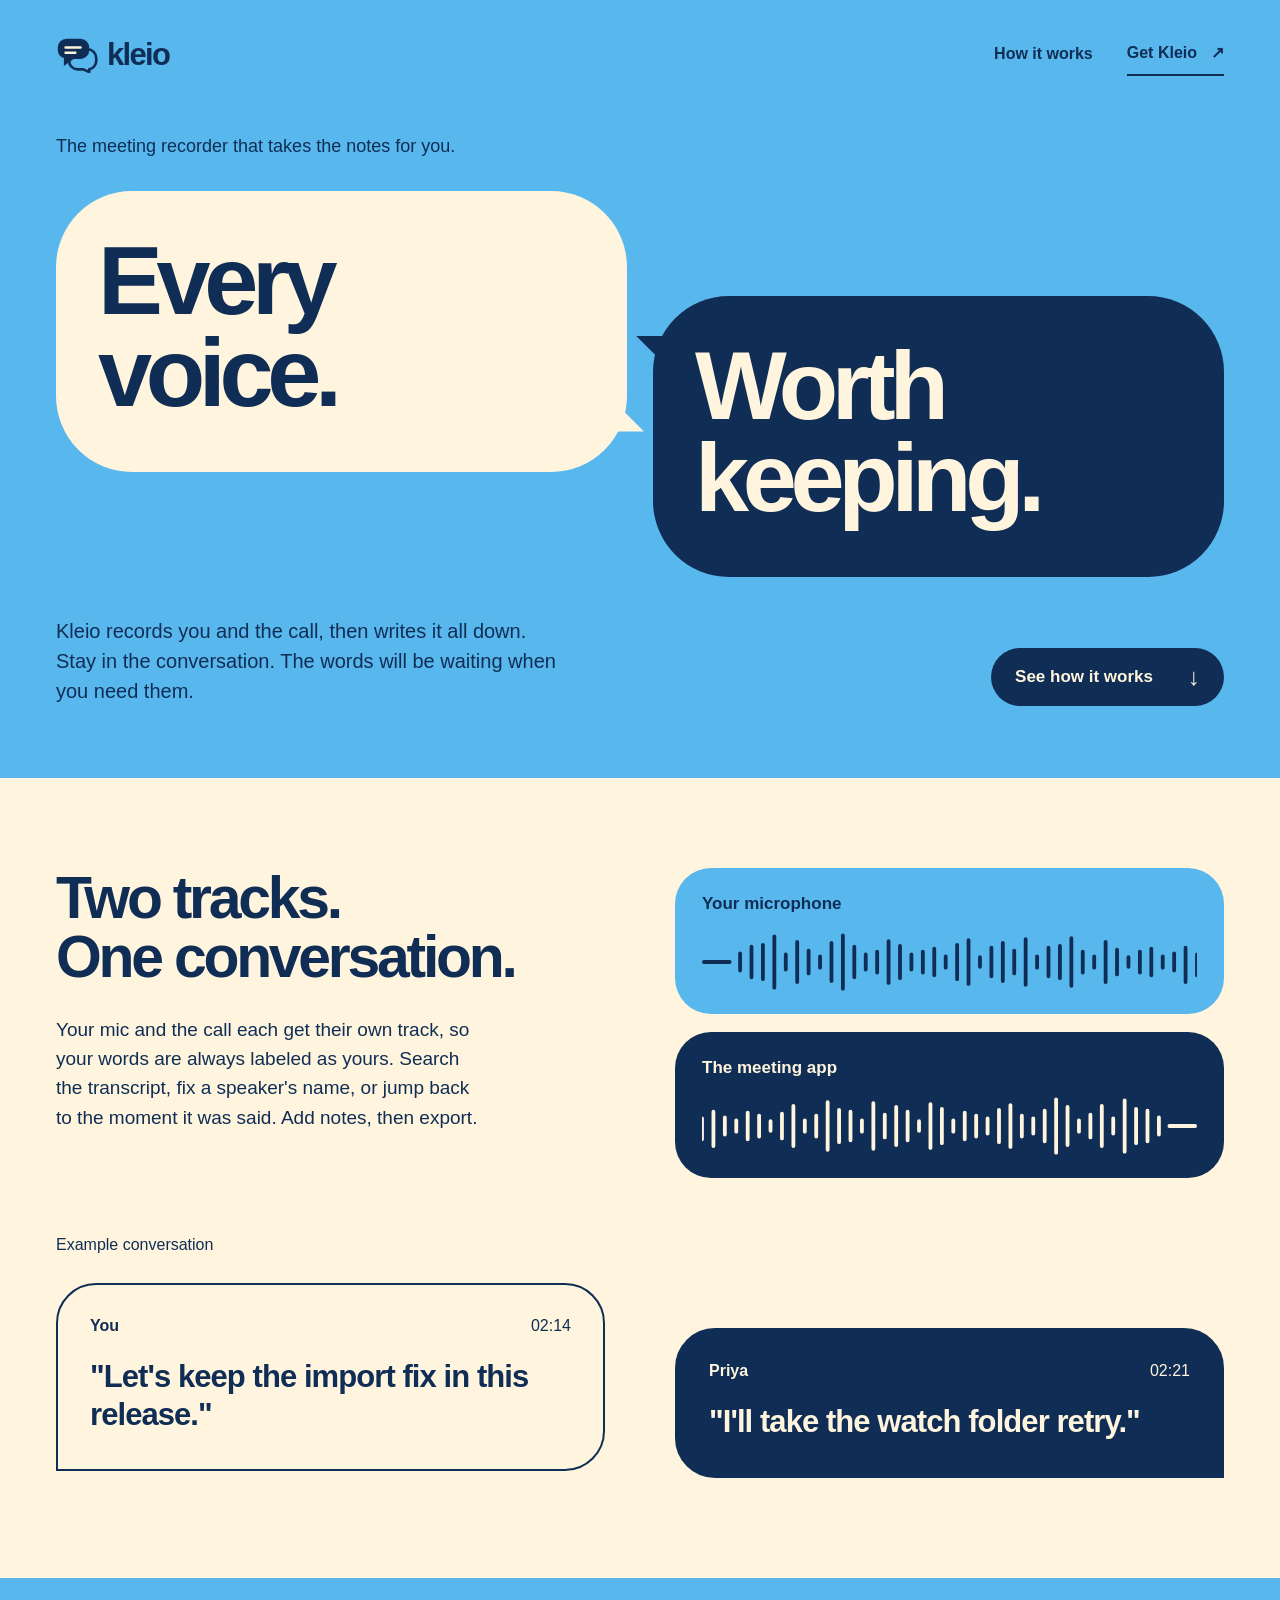
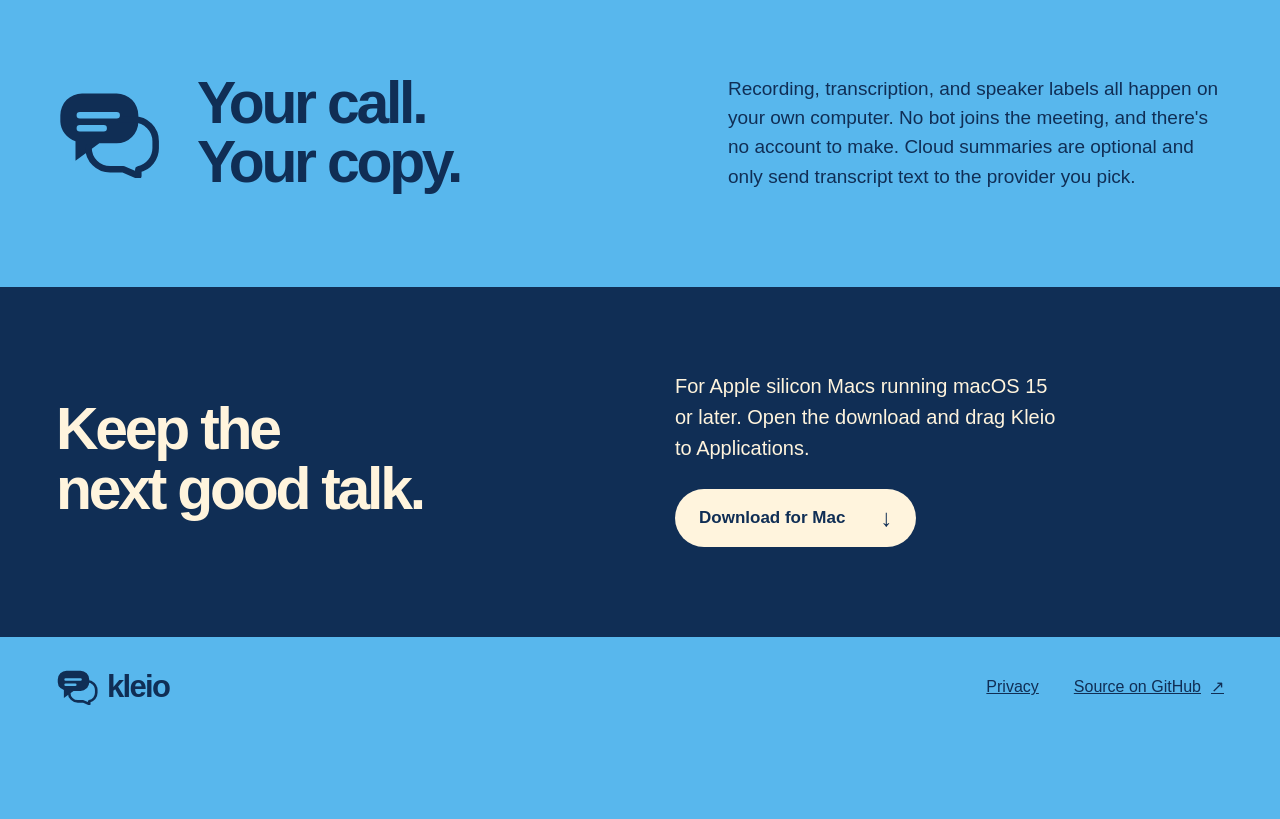
==== commit 4b4d4a32: "Link the site and README to the Kleio download" ====
--- a/website/index.html
+++ b/website/index.html
@@ -9,7 +9,9 @@
 <meta property="og:description" content="The meeting recorder that takes the notes for you. No bots, no account.">
 <meta property="og:image" content="assets/kleio-icon.png">
 <meta name="theme-color" content="#58b7ed">
-<link rel="icon" type="image/png" href="assets/favicon.png">
+<link rel="icon" type="image/svg+xml" href="assets/favicon.svg">
+<link rel="icon" type="image/png" sizes="64x64" href="assets/favicon.png">
+<link rel="apple-touch-icon" href="assets/apple-touch-icon.png">
 <link rel="stylesheet" href="styles.css">
 </head>
 <body>
@@ -65,8 +67,8 @@
   <div class="get-inner width">
     <h2>Keep the<br>next good talk.</h2>
     <div>
-      <p>Kleio is in early access. Build it from source with Xcode on an Apple silicon Mac running macOS 15 or later.</p>
-      <a class="button build-button" href="https://github.com/dev-talix/kleio#build-and-verify">Get the source <span aria-hidden="true">↗</span></a>
+      <p>For Apple silicon Macs running macOS 15 or later. Open the download and drag Kleio to Applications.</p>
+      <a class="button build-button" href="https://github.com/dev-talix/kleio/releases/latest/download/Kleio.dmg">Download for Mac <span aria-hidden="true">↓</span></a>
     </div>
   </div>
 </section>
